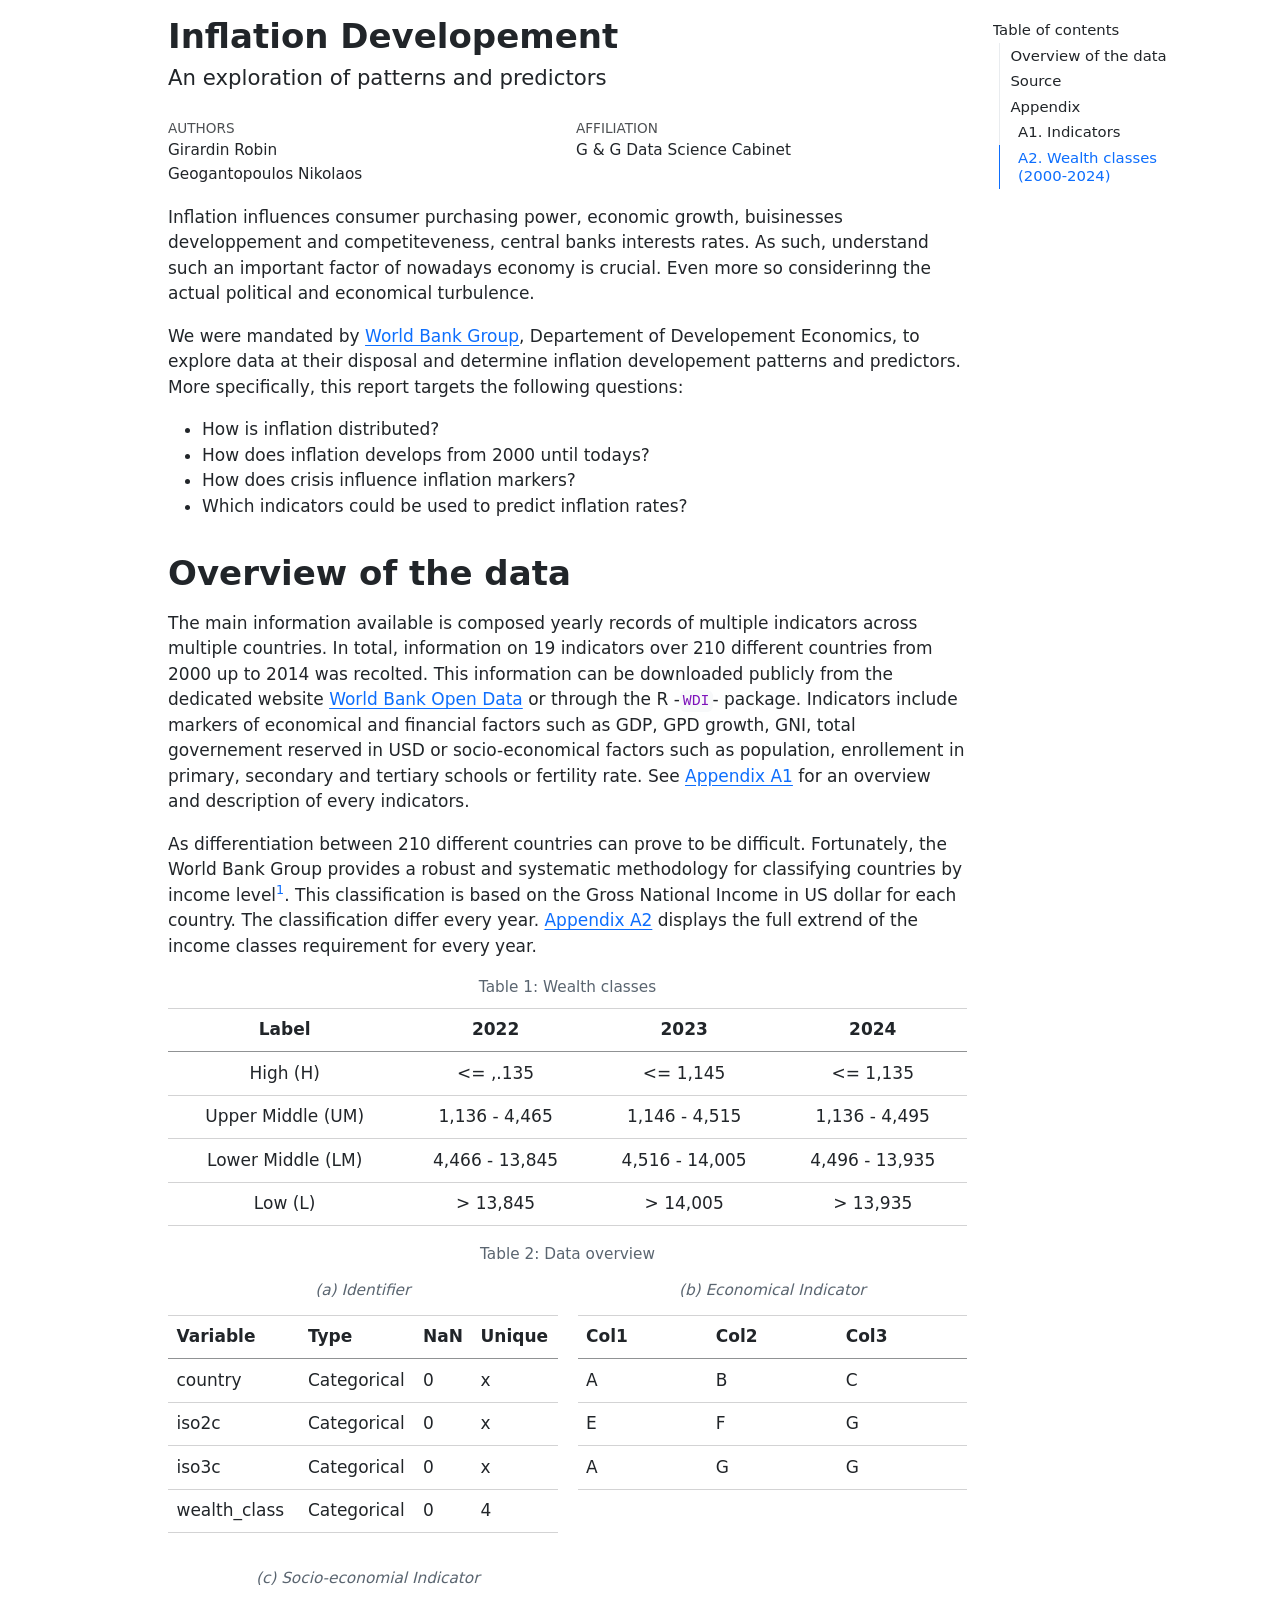
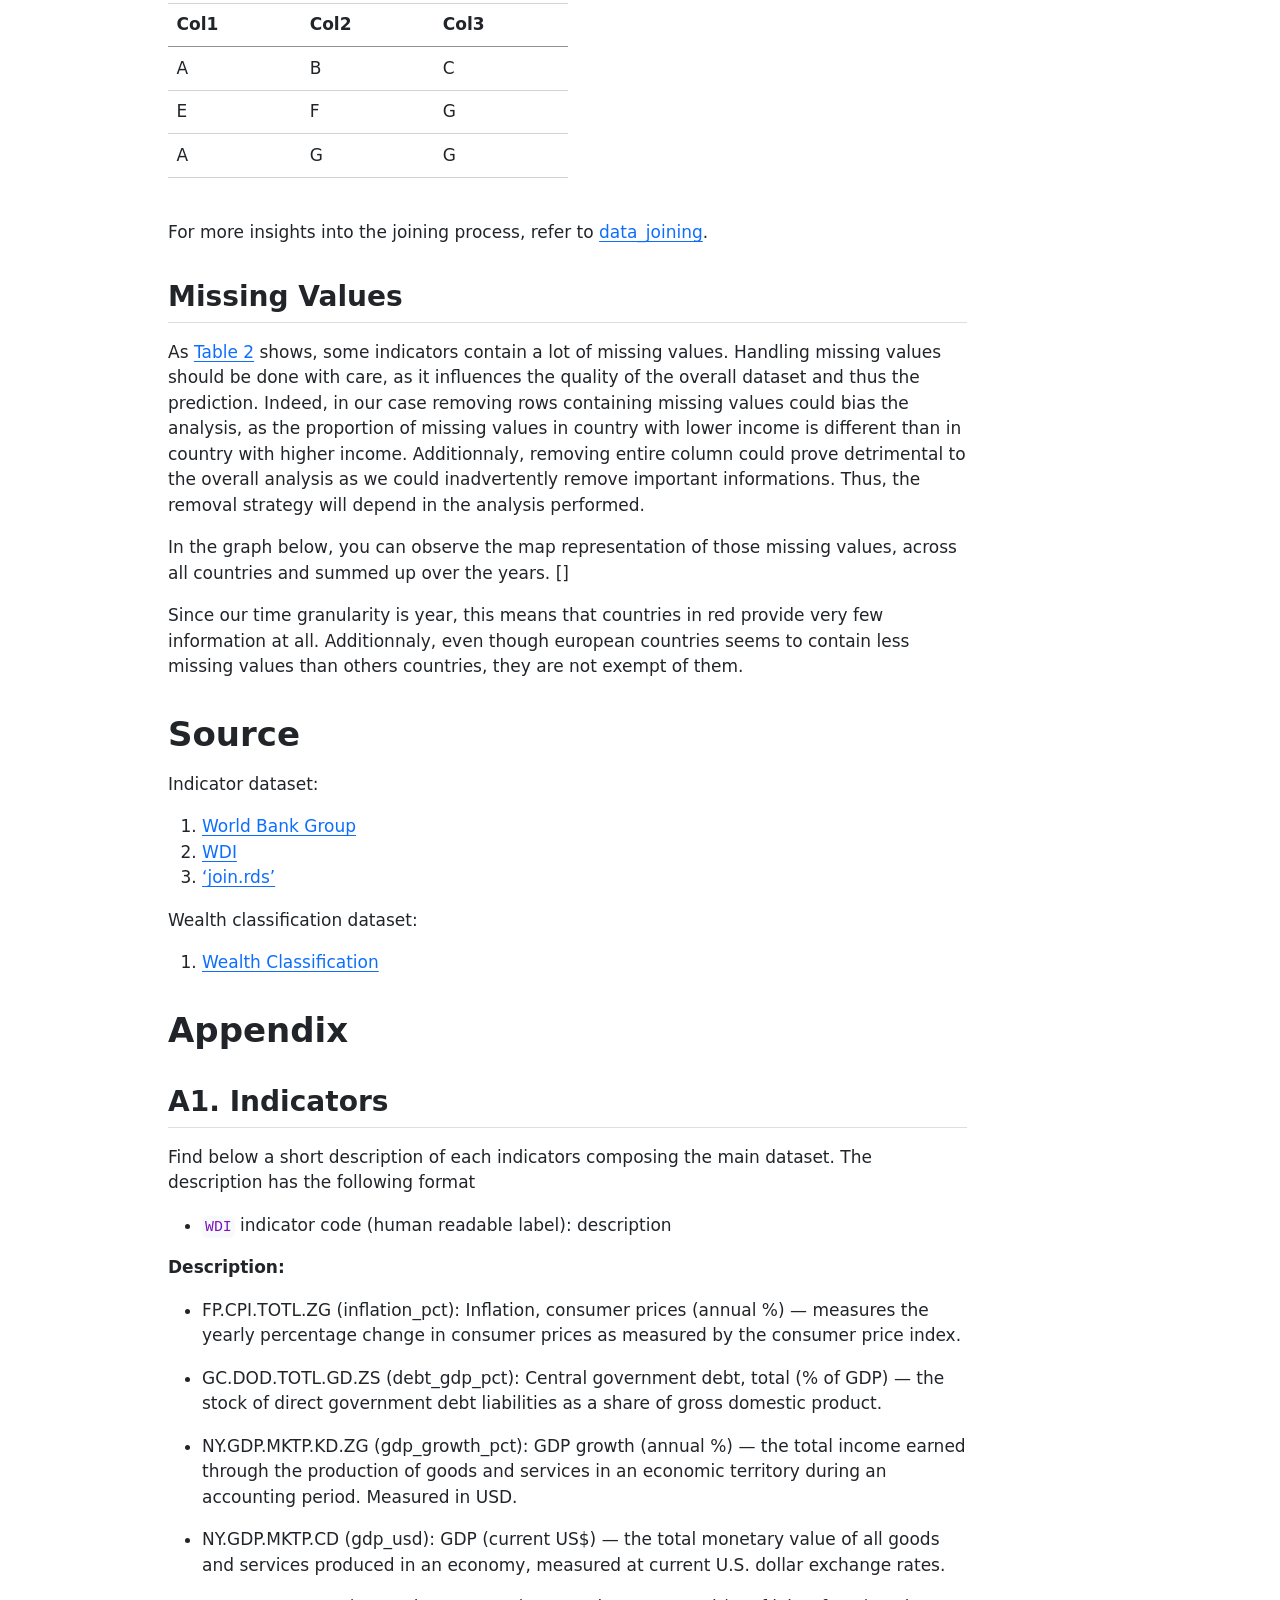
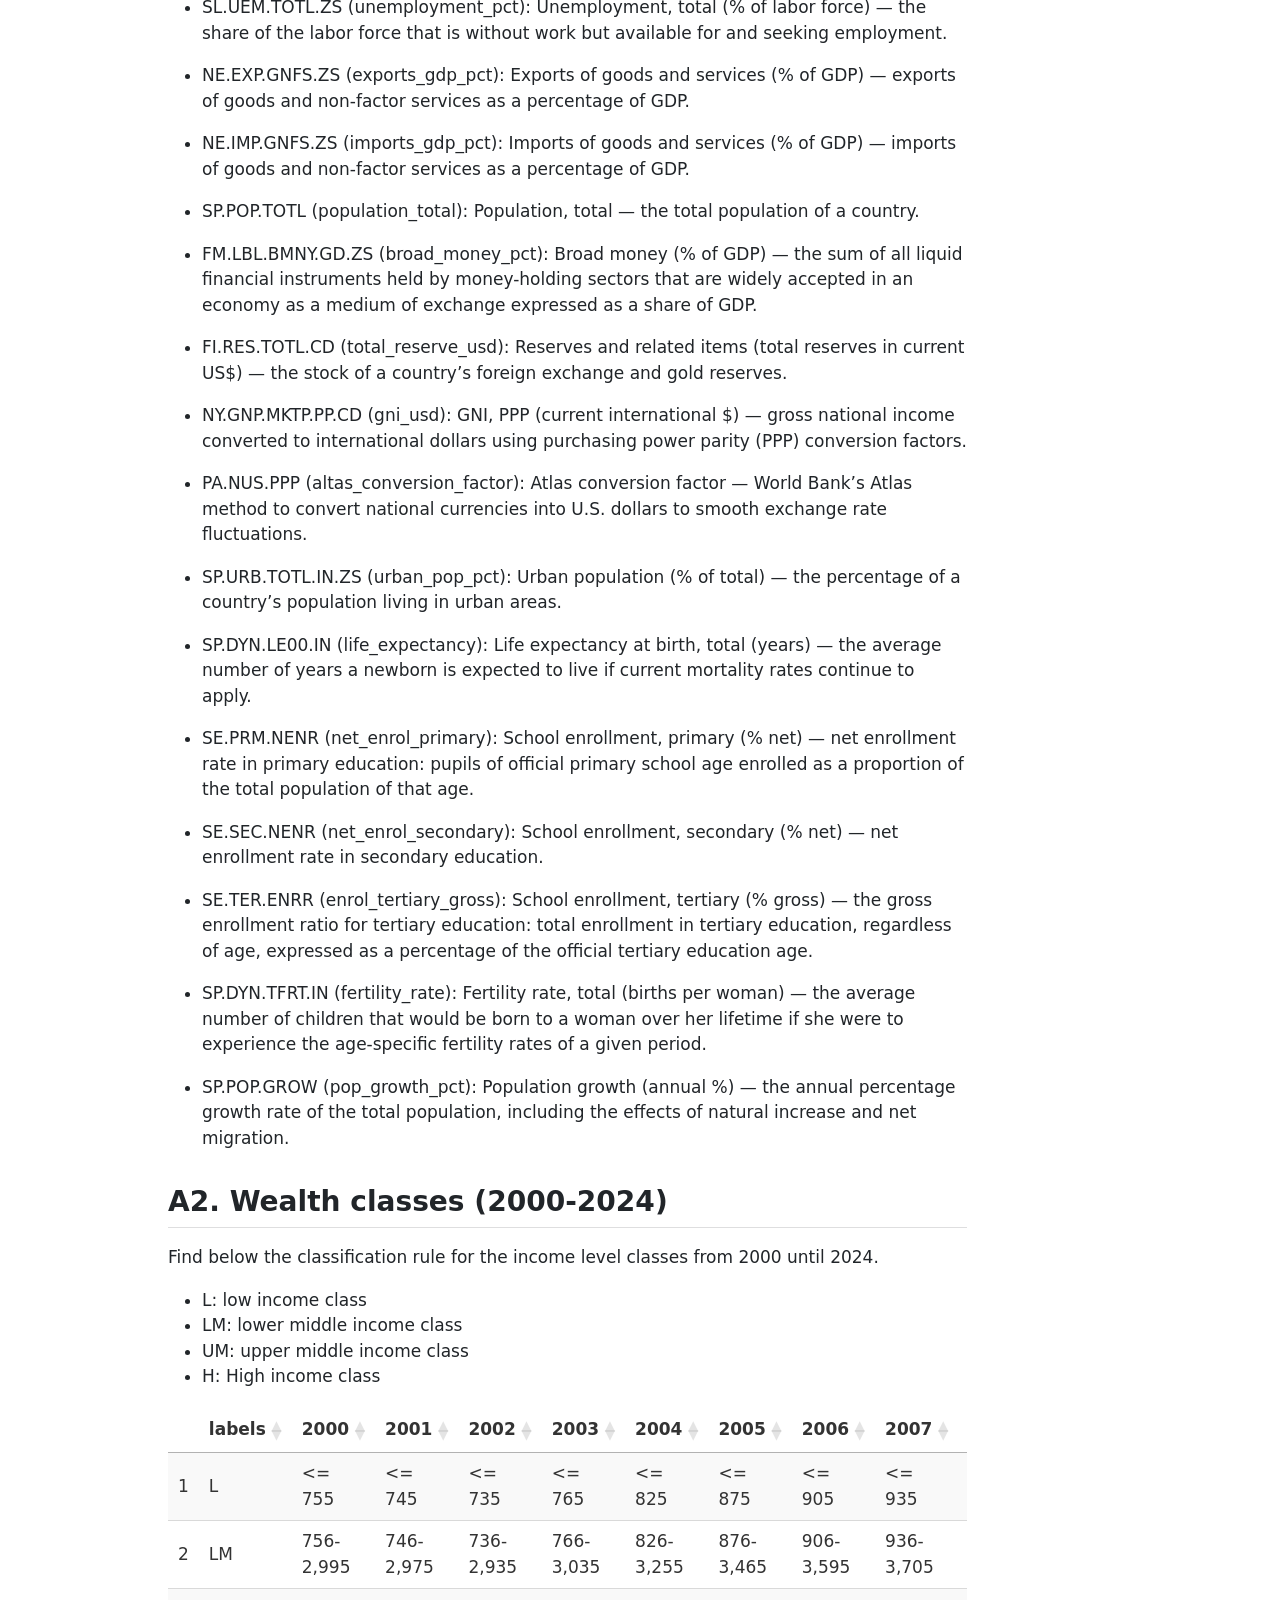
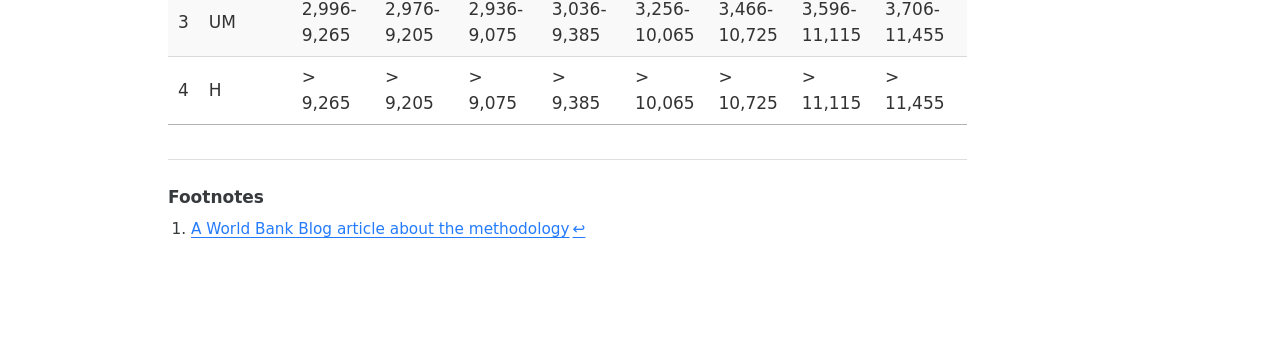
==== book-report/report.html @ 3793528f "book report folder" ====
<!DOCTYPE html>
<html xmlns="http://www.w3.org/1999/xhtml" lang="en" xml:lang="en"><head>

<meta charset="utf-8">
<meta name="generator" content="quarto-1.7.32">

<meta name="viewport" content="width=device-width, initial-scale=1.0, user-scalable=yes">

<meta name="author" content="Girardin Robin">
<meta name="author" content="Geogantopoulos Nikolaos">

<title>Inflation Developement</title>
<style>
code{white-space: pre-wrap;}
span.smallcaps{font-variant: small-caps;}
div.columns{display: flex; gap: min(4vw, 1.5em);}
div.column{flex: auto; overflow-x: auto;}
div.hanging-indent{margin-left: 1.5em; text-indent: -1.5em;}
ul.task-list{list-style: none;}
ul.task-list li input[type="checkbox"] {
  width: 0.8em;
  margin: 0 0.8em 0.2em -1em; /* quarto-specific, see https://github.com/quarto-dev/quarto-cli/issues/4556 */ 
  vertical-align: middle;
}
</style>


<script src="report_files/libs/clipboard/clipboard.min.js"></script>
<script src="report_files/libs/quarto-html/quarto.js" type="module"></script>
<script src="report_files/libs/quarto-html/tabsets/tabsets.js" type="module"></script>
<script src="report_files/libs/quarto-html/popper.min.js"></script>
<script src="report_files/libs/quarto-html/tippy.umd.min.js"></script>
<script src="report_files/libs/quarto-html/anchor.min.js"></script>
<link href="report_files/libs/quarto-html/tippy.css" rel="stylesheet">
<link href="report_files/libs/quarto-html/quarto-syntax-highlighting-37eea08aefeeee20ff55810ff984fec1.css" rel="stylesheet" id="quarto-text-highlighting-styles">
<script src="report_files/libs/bootstrap/bootstrap.min.js"></script>
<link href="report_files/libs/bootstrap/bootstrap-icons.css" rel="stylesheet">
<link href="report_files/libs/bootstrap/bootstrap-81267100e462c21b3d6c0d5bf76a3417.min.css" rel="stylesheet" append-hash="true" id="quarto-bootstrap" data-mode="light">
<link href="report_files/libs/htmltools-fill-0.5.8.1/fill.css" rel="stylesheet">
<script src="report_files/libs/htmlwidgets-1.6.4/htmlwidgets.js"></script>
<script src="report_files/libs/plotly-binding-4.11.0/plotly.js"></script>
<script src="report_files/libs/typedarray-0.1/typedarray.min.js"></script>
<script src="report_files/libs/jquery-3.6.0/jquery-3.6.0.min.js"></script>
<link href="report_files/libs/crosstalk-1.2.1/css/crosstalk.min.css" rel="stylesheet">
<script src="report_files/libs/crosstalk-1.2.1/js/crosstalk.min.js"></script>
<link href="report_files/libs/plotly-htmlwidgets-css-2.11.1/plotly-htmlwidgets.css" rel="stylesheet">
<script src="report_files/libs/plotly-main-2.11.1/plotly-latest.min.js"></script>
<link href="report_files/libs/datatables-css-0.0.0/datatables-crosstalk.css" rel="stylesheet">
<script src="report_files/libs/datatables-binding-0.33/datatables.js"></script>
<link href="report_files/libs/dt-core-1.13.6/css/jquery.dataTables.min.css" rel="stylesheet">
<link href="report_files/libs/dt-core-1.13.6/css/jquery.dataTables.extra.css" rel="stylesheet">
<script src="report_files/libs/dt-core-1.13.6/js/jquery.dataTables.min.js"></script>


</head>

<body class="quarto-light">

<div id="quarto-content" class="page-columns page-rows-contents page-layout-article">
<div id="quarto-margin-sidebar" class="sidebar margin-sidebar">
  <nav id="TOC" role="doc-toc" class="toc-active">
    <h2 id="toc-title">Table of contents</h2>
   
  <ul>
  <li><a href="#overview-of-the-data" id="toc-overview-of-the-data" class="nav-link active" data-scroll-target="#overview-of-the-data">Overview of the data</a>
  <ul class="collapse">
  <li><a href="#missing-values" id="toc-missing-values" class="nav-link" data-scroll-target="#missing-values">Missing Values</a></li>
  </ul></li>
  <li><a href="#source" id="toc-source" class="nav-link" data-scroll-target="#source">Source</a></li>
  <li><a href="#appendix" id="toc-appendix" class="nav-link" data-scroll-target="#appendix">Appendix</a>
  <ul class="collapse">
  <li><a href="#a1.-indicators" id="toc-a1.-indicators" class="nav-link" data-scroll-target="#a1.-indicators">A1. Indicators</a></li>
  <li><a href="#a2.-wealth-classes-2000-2024" id="toc-a2.-wealth-classes-2000-2024" class="nav-link" data-scroll-target="#a2.-wealth-classes-2000-2024">A2. Wealth classes (2000-2024)</a></li>
  </ul></li>
  </ul>
</nav>
</div>
<main class="content" id="quarto-document-content">

<header id="title-block-header" class="quarto-title-block default">
<div class="quarto-title">
<h1 class="title">Inflation Developement</h1>
<p class="subtitle lead">An exploration of patterns and predictors</p>
</div>


<div class="quarto-title-meta-author">
  <div class="quarto-title-meta-heading">Authors</div>
  <div class="quarto-title-meta-heading">Affiliation</div>
  
    <div class="quarto-title-meta-contents">
    <p class="author">Girardin Robin </p>
  </div>
  <div class="quarto-title-meta-contents">
        <p class="affiliation">
            G &amp; G Data Science Cabinet
          </p>
      </div>
    <div class="quarto-title-meta-contents">
    <p class="author">Geogantopoulos Nikolaos </p>
  </div>
  <div class="quarto-title-meta-contents">
      </div>
  </div>

<div class="quarto-title-meta">

      
  
    
  </div>
  


</header>


<p>Inflation influences consumer purchasing power, economic growth, buisinesses developpement and competiteveness, central banks interests rates. As such, understand such an important factor of nowadays economy is crucial. Even more so considerinng the actual political and economical turbulence.</p>
<p>We were mandated by <a href="#https://www.worldbank.org/ext/en/home">World Bank Group</a>, Departement of Developement Economics, to explore data at their disposal and determine inflation developement patterns and predictors. More specifically, this report targets the following questions:</p>
<ul>
<li>How is inflation distributed?</li>
<li>How does inflation develops from 2000 until todays?</li>
<li>How does crisis influence inflation markers?</li>
<li>Which indicators could be used to predict inflation rates?</li>
</ul>
<section id="overview-of-the-data" class="level1">
<h1>Overview of the data</h1>
<p>The main information available is composed yearly records of multiple indicators across multiple countries. In total, information on 19 indicators over 210 different countries from 2000 up to 2014 was recolted. This information can be downloaded publicly from the dedicated website <a href="https://data.worldbank.org/indicator">World Bank Open Data</a> or through the R -<code>WDI</code>- package. Indicators include markers of economical and financial factors such as GDP, GPD growth, GNI, total governement reserved in USD or socio-economical factors such as population, enrollement in primary, secondary and tertiary schools or fertility rate. See <a href="#a1.-indicators">Appendix A1</a> for an overview and description of every indicators.</p>
<p>As differentiation between 210 different countries can prove to be difficult. Fortunately, the World Bank Group provides a robust and systematic methodology for classifying countries by income level<a href="#fn1" class="footnote-ref" id="fnref1" role="doc-noteref"><sup>1</sup></a>. This classification is based on the Gross National Income in US dollar for each country. The classification differ every year. <a href="#a2.-wealth-classes-(2000-2024)">Appendix A2</a> displays the full extrend of the income classes requirement for every year.</p>
<div id="tbl-wealth-meta" class="quarto-float quarto-figure quarto-figure-center anchored">
<figure class="quarto-float quarto-float-tbl figure">
<figcaption class="quarto-float-caption-top quarto-float-caption quarto-float-tbl" id="tbl-wealth-meta-caption-0ceaefa1-69ba-4598-a22c-09a6ac19f8ca">
Table&nbsp;1: Wealth classes
</figcaption>
<div aria-describedby="tbl-wealth-meta-caption-0ceaefa1-69ba-4598-a22c-09a6ac19f8ca">
<table class="caption-top table">
<thead>
<tr class="header">
<th>Label</th>
<th>2022</th>
<th>2023</th>
<th>2024</th>
</tr>
</thead>
<tbody>
<tr class="odd">
<td>High (H)</td>
<td>&lt;= ,.135</td>
<td>&lt;= 1,145</td>
<td>&lt;= 1,135</td>
</tr>
<tr class="even">
<td>Upper Middle (UM)</td>
<td>1,136 - 4,465</td>
<td>1,146 - 4,515</td>
<td>1,136 - 4,495</td>
</tr>
<tr class="odd">
<td>Lower Middle (LM)</td>
<td>4,466 - 13,845</td>
<td>4,516 - 14,005</td>
<td>4,496 - 13,935</td>
</tr>
<tr class="even">
<td>Low (L)</td>
<td>&gt; 13,845</td>
<td>&gt; 14,005</td>
<td>&gt; 13,935</td>
</tr>
</tbody>
</table>
</div>
</figure>
</div>
<div id="tbl-panel" class="quarto-layout-panel anchored">
<figure class="quarto-float quarto-float-tbl figure">
<figcaption class="quarto-float-caption-top quarto-float-caption quarto-float-tbl" id="tbl-panel-caption-0ceaefa1-69ba-4598-a22c-09a6ac19f8ca">
Table&nbsp;2: Data overview
</figcaption>
<div aria-describedby="tbl-panel-caption-0ceaefa1-69ba-4598-a22c-09a6ac19f8ca">
<div class="quarto-layout-row">
<div class="quarto-layout-cell-subref quarto-layout-cell" data-ref-parent="tbl-panel" style="flex-basis: 50.0%;justify-content: center;">
<div id="tbl-first" class="quarto-float quarto-figure quarto-figure-center anchored">
<figure class="quarto-float quarto-subfloat-tbl figure">
<figcaption class="quarto-float-caption-top quarto-subfloat-caption quarto-subfloat-tbl" id="tbl-first-caption-0ceaefa1-69ba-4598-a22c-09a6ac19f8ca">
(a) Identifier
</figcaption>
<div aria-describedby="tbl-first-caption-0ceaefa1-69ba-4598-a22c-09a6ac19f8ca">
<table class="caption-top table">
<thead>
<tr class="header">
<th style="text-align: left;">Variable</th>
<th style="text-align: left;">Type</th>
<th style="text-align: left;">NaN</th>
<th style="text-align: left;">Unique</th>
</tr>
</thead>
<tbody>
<tr class="odd">
<td style="text-align: left;">country</td>
<td style="text-align: left;">Categorical</td>
<td style="text-align: left;">0</td>
<td style="text-align: left;">x</td>
</tr>
<tr class="even">
<td style="text-align: left;">iso2c</td>
<td style="text-align: left;">Categorical</td>
<td style="text-align: left;">0</td>
<td style="text-align: left;">x</td>
</tr>
<tr class="odd">
<td style="text-align: left;">iso3c</td>
<td style="text-align: left;">Categorical</td>
<td style="text-align: left;">0</td>
<td style="text-align: left;">x</td>
</tr>
<tr class="even">
<td style="text-align: left;">wealth_class&nbsp;</td>
<td style="text-align: left;">Categorical</td>
<td style="text-align: left;">0</td>
<td style="text-align: left;">4&nbsp;</td>
</tr>
</tbody>
</table>
</div>
</figure>
</div>
</div>
<div class="quarto-layout-cell-subref quarto-layout-cell" data-ref-parent="tbl-panel" style="flex-basis: 50.0%;justify-content: center;">
<div id="tbl-second" class="quarto-float quarto-figure quarto-figure-center anchored">
<figure class="quarto-float quarto-subfloat-tbl figure">
<figcaption class="quarto-float-caption-top quarto-subfloat-caption quarto-subfloat-tbl" id="tbl-second-caption-0ceaefa1-69ba-4598-a22c-09a6ac19f8ca">
(b) Economical Indicator
</figcaption>
<div aria-describedby="tbl-second-caption-0ceaefa1-69ba-4598-a22c-09a6ac19f8ca">
<table class="caption-top table">
<thead>
<tr class="header">
<th style="text-align: left;">Col1</th>
<th style="text-align: left;">Col2</th>
<th style="text-align: left;">Col3</th>
</tr>
</thead>
<tbody>
<tr class="odd">
<td style="text-align: left;">A</td>
<td style="text-align: left;">B</td>
<td style="text-align: left;">C</td>
</tr>
<tr class="even">
<td style="text-align: left;">E</td>
<td style="text-align: left;">F</td>
<td style="text-align: left;">G</td>
</tr>
<tr class="odd">
<td style="text-align: left;">A</td>
<td style="text-align: left;">G</td>
<td style="text-align: left;">G</td>
</tr>
</tbody>
</table>
</div>
</figure>
</div>
</div>
</div>
<div class="quarto-layout-row">
<div class="quarto-layout-cell-subref quarto-layout-cell" data-ref-parent="tbl-panel" style="flex-basis: 50.0%;justify-content: center;">
<div id="tbl-second" class="quarto-float quarto-figure quarto-figure-center anchored">
<figure class="quarto-float quarto-subfloat-tbl figure">
<figcaption class="quarto-float-caption-top quarto-subfloat-caption quarto-subfloat-tbl" id="tbl-second-caption-0ceaefa1-69ba-4598-a22c-09a6ac19f8ca">
(c) Socio-economial Indicator
</figcaption>
<div aria-describedby="tbl-second-caption-0ceaefa1-69ba-4598-a22c-09a6ac19f8ca">
<table class="caption-top table">
<thead>
<tr class="header">
<th style="text-align: left;">Col1</th>
<th style="text-align: left;">Col2</th>
<th style="text-align: left;">Col3</th>
</tr>
</thead>
<tbody>
<tr class="odd">
<td style="text-align: left;">A</td>
<td style="text-align: left;">B</td>
<td style="text-align: left;">C</td>
</tr>
<tr class="even">
<td style="text-align: left;">E</td>
<td style="text-align: left;">F</td>
<td style="text-align: left;">G</td>
</tr>
<tr class="odd">
<td style="text-align: left;">A</td>
<td style="text-align: left;">G</td>
<td style="text-align: left;">G</td>
</tr>
</tbody>
</table>
</div>
</figure>
</div>
</div>
</div>
</div>
</figure>
</div>
<p>For more insights into the joining process, refer to <a href="data_joining.qmd">data_joining</a>.</p>
<section id="missing-values" class="level2">
<h2 class="anchored" data-anchor-id="missing-values">Missing Values</h2>
<p>As <a href="#tbl-panel" class="quarto-xref">Table&nbsp;2</a> shows, some indicators contain a lot of missing values. Handling missing values should be done with care, as it influences the quality of the overall dataset and thus the prediction. Indeed, in our case removing rows containing missing values could bias the analysis, as the proportion of missing values in country with lower income is different than in country with higher income. Additionnaly, removing entire column could prove detrimental to the overall analysis as we could inadvertently remove important informations. Thus, the removal strategy will depend in the analysis performed.</p>
<p>In the graph below, you can observe the map representation of those missing values, across all countries and summed up over the years. []</p>
<p>Since our time granularity is year, this means that countries in red provide very few information at all. Additionnaly, even though european countries seems to contain less missing values than others countries, they are not exempt of them.</p>
</section>
</section>
<section id="source" class="level1">
<h1>Source</h1>
<p>Indicator dataset:</p>
<ol type="1">
<li><a href="https://data.worldbank.org/indicator">World Bank Group</a></li>
<li><a href="https://cran.r-project.org/web/packages/WDI/WDI.pdf">WDI</a></li>
<li><a href="data/processed/join.rds">‘join.rds’</a></li>
</ol>
<p>Wealth classification dataset:</p>
<ol type="1">
<li><a href="https://datahelpdesk.worldbank.org/knowledgebase/articles/906519-world-bank-country-and-lending-groups">Wealth Classification</a></li>
</ol>
</section>
<section id="appendix" class="level1">
<h1>Appendix</h1>
<section id="a1.-indicators" class="level2">
<h2 class="anchored" data-anchor-id="a1.-indicators">A1. Indicators</h2>
<p>Find below a short description of each indicators composing the main dataset. The description has the following format</p>
<ul>
<li><code>WDI</code> indicator code (human readable label): description</li>
</ul>
<p><strong>Description:</strong></p>
<ul>
<li><p>FP.CPI.TOTL.ZG (inflation_pct): Inflation, consumer prices (annual %) — measures the yearly percentage change in consumer prices as measured by the consumer price index.</p></li>
<li><p>GC.DOD.TOTL.GD.ZS (debt_gdp_pct): Central government debt, total (% of GDP) — the stock of direct government debt liabilities as a share of gross domestic product.</p></li>
<li><p>NY.GDP.MKTP.KD.ZG (gdp_growth_pct): GDP growth (annual %) — the total income earned through the production of goods and services in an economic territory during an accounting period. Measured in USD.</p></li>
<li><p>NY.GDP.MKTP.CD (gdp_usd): GDP (current US$) — the total monetary value of all goods and services produced in an economy, measured at current U.S. dollar exchange rates.</p></li>
<li><p>SL.UEM.TOTL.ZS (unemployment_pct): Unemployment, total (% of labor force) — the share of the labor force that is without work but available for and seeking employment.</p></li>
<li><p>NE.EXP.GNFS.ZS (exports_gdp_pct): Exports of goods and services (% of GDP) — exports of goods and non-factor services as a percentage of GDP.</p></li>
<li><p>NE.IMP.GNFS.ZS (imports_gdp_pct): Imports of goods and services (% of GDP) — imports of goods and non-factor services as a percentage of GDP.</p></li>
<li><p>SP.POP.TOTL (population_total): Population, total — the total population of a country.</p></li>
<li><p>FM.LBL.BMNY.GD.ZS (broad_money_pct): Broad money (% of GDP) — the sum of all liquid financial instruments held by money-holding sectors that are widely accepted in an economy as a medium of exchange expressed as a share of GDP.</p></li>
<li><p>FI.RES.TOTL.CD (total_reserve_usd): Reserves and related items (total reserves in current US$) — the stock of a country’s foreign exchange and gold reserves.</p></li>
<li><p>NY.GNP.MKTP.PP.CD (gni_usd): GNI, PPP (current international $) — gross national income converted to international dollars using purchasing power parity (PPP) conversion factors.</p></li>
<li><p>PA.NUS.PPP (altas_conversion_factor): Atlas conversion factor — World Bank’s Atlas method to convert national currencies into U.S. dollars to smooth exchange rate fluctuations.</p></li>
<li><p>SP.URB.TOTL.IN.ZS (urban_pop_pct): Urban population (% of total) — the percentage of a country’s population living in urban areas.</p></li>
<li><p>SP.DYN.LE00.IN (life_expectancy): Life expectancy at birth, total (years) — the average number of years a newborn is expected to live if current mortality rates continue to apply.</p></li>
<li><p>SE.PRM.NENR (net_enrol_primary): School enrollment, primary (% net) — net enrollment rate in primary education: pupils of official primary school age enrolled as a proportion of the total population of that age.</p></li>
<li><p>SE.SEC.NENR (net_enrol_secondary): School enrollment, secondary (% net) — net enrollment rate in secondary education.</p></li>
<li><p>SE.TER.ENRR (enrol_tertiary_gross): School enrollment, tertiary (% gross) — the gross enrollment ratio for tertiary education: total enrollment in tertiary education, regardless of age, expressed as a percentage of the official tertiary education age.</p></li>
<li><p>SP.DYN.TFRT.IN (fertility_rate): Fertility rate, total (births per woman) — the average number of children that would be born to a woman over her lifetime if she were to experience the age-specific fertility rates of a given period.</p></li>
<li><p>SP.POP.GROW (pop_growth_pct): Population growth (annual %) — the annual percentage growth rate of the total population, including the effects of natural increase and net migration.</p></li>
</ul>
</section>
<section id="a2.-wealth-classes-2000-2024" class="level2">
<h2 class="anchored" data-anchor-id="a2.-wealth-classes-2000-2024">A2. Wealth classes (2000-2024)</h2>
<p>Find below the classification rule for the income level classes from 2000 until 2024.</p>
<ul>
<li>L: low income class</li>
<li>LM: lower middle income class</li>
<li>UM: upper middle income class</li>
<li>H: High income class</li>
</ul>
<div class="cell">
<div class="cell-output-display">
<div class="datatables html-widget html-fill-item" id="htmlwidget-90f237a429baa6a9bbbd" style="width:100%;height:auto;"></div>
<script type="application/json" data-for="htmlwidget-90f237a429baa6a9bbbd">{"x":{"filter":"none","vertical":false,"data":[["1","2","3","4"],["L","LM","UM","H"],["&lt;= 755","756-2,995","2,996-9,265","&gt; 9,265"],["&lt;= 745","746-2,975","2,976-9,205","&gt; 9,205"],["&lt;= 735","736-2,935","2,936-9,075","&gt; 9,075"],["&lt;= 765","766-3,035","3,036-9,385","&gt; 9,385"],["&lt;= 825","826-3,255","3,256-10,065","&gt; 10,065"],["&lt;= 875","876-3,465","3,466-10,725","&gt; 10,725"],["&lt;= 905","906-3,595","3,596-11,115","&gt; 11,115"],["&lt;= 935","936-3,705","3,706-11,455","&gt; 11,455"],["&lt;= 975","976-3,855","3,856-11,905","&gt; 11,905"],["&lt;= 995","996-3,945","3,946-12,195","&gt; 12,195"],["&lt;= 1,005","1,006-3,975","3,976-12,275","&gt; 12,275"],["&lt;= 1,025","1,026-4,035","4,036-12,475","&gt; 12,475"],["&lt;= 1,035","1,036-4,085","4,086-12,615","&gt; 12,615"],["&lt;= 1,045","1,046-4,125","4,126-12,745","&gt; 12,745"],["&lt;= 1,045","1,046-4,125","4,126-12,735","&gt; 12,735"],["&lt;= 1,025","1,026-4,035","4,036-12,475","&gt; 12,475"],["&lt;= 1,005","1,006-3,955","3,956-12,235","&gt; 12,235"],["&lt;= 995","996-3,895","3,896-12,055","&gt; 12,055"],["&lt;= 1,025","1,026-3,995","3,996-12,375","&gt; 12,375"],["&lt;= 1,035","1,036 - 4,045","4,046 - 12,535","&gt; 12,535"],["&lt;= 1,045","1,046 - 4,095","4,096 - 12,695","&gt; 12,695"],["&lt;= 1,085","1,086 - 4,255","4,256 - 13,205","&gt; 13,205"],["&lt;= 1,135","1,136 - 4,465","4,466 - 13,845","&gt; 13,845"],["&lt;= 1,145","1,146 - 4,515","4,516 - 14,005","&gt; 14,005"],["&lt;= 1,135","1,136 - 4,495","4,496 - 13,935","&gt; 13,935"]],"container":"<table class=\"display\">\n  <thead>\n    <tr>\n      <th> <\/th>\n      <th>labels<\/th>\n      <th>2000<\/th>\n      <th>2001<\/th>\n      <th>2002<\/th>\n      <th>2003<\/th>\n      <th>2004<\/th>\n      <th>2005<\/th>\n      <th>2006<\/th>\n      <th>2007<\/th>\n      <th>2008<\/th>\n      <th>2009<\/th>\n      <th>2010<\/th>\n      <th>2011<\/th>\n      <th>2012<\/th>\n      <th>2013<\/th>\n      <th>2014<\/th>\n      <th>2015<\/th>\n      <th>2016<\/th>\n      <th>2017<\/th>\n      <th>2018<\/th>\n      <th>2019<\/th>\n      <th>2020<\/th>\n      <th>2021<\/th>\n      <th>2022<\/th>\n      <th>2023<\/th>\n      <th>2024<\/th>\n    <\/tr>\n  <\/thead>\n<\/table>","options":{"dom":"t","columnDefs":[{"orderable":false,"targets":0},{"name":" ","targets":0},{"name":"labels","targets":1},{"name":"2000","targets":2},{"name":"2001","targets":3},{"name":"2002","targets":4},{"name":"2003","targets":5},{"name":"2004","targets":6},{"name":"2005","targets":7},{"name":"2006","targets":8},{"name":"2007","targets":9},{"name":"2008","targets":10},{"name":"2009","targets":11},{"name":"2010","targets":12},{"name":"2011","targets":13},{"name":"2012","targets":14},{"name":"2013","targets":15},{"name":"2014","targets":16},{"name":"2015","targets":17},{"name":"2016","targets":18},{"name":"2017","targets":19},{"name":"2018","targets":20},{"name":"2019","targets":21},{"name":"2020","targets":22},{"name":"2021","targets":23},{"name":"2022","targets":24},{"name":"2023","targets":25},{"name":"2024","targets":26}],"order":[],"autoWidth":false,"orderClasses":false}},"evals":[],"jsHooks":[]}</script>
</div>
</div>
</section>
</section>


<div id="quarto-appendix" class="default"><section id="footnotes" class="footnotes footnotes-end-of-document" role="doc-endnotes"><h2 class="anchored quarto-appendix-heading">Footnotes</h2>

<ol>
<li id="fn1"><p><a href="https://blogs.worldbank.org/en/opendata/world-bank-country-classifications-by-income-level-for-2024-2025">A World Bank Blog article about the methodology</a><a href="#fnref1" class="footnote-back" role="doc-backlink">↩︎</a></p></li>
</ol>
</section></div></main>
<!-- /main column -->
<script id="quarto-html-after-body" type="application/javascript">
  window.document.addEventListener("DOMContentLoaded", function (event) {
    const icon = "";
    const anchorJS = new window.AnchorJS();
    anchorJS.options = {
      placement: 'right',
      icon: icon
    };
    anchorJS.add('.anchored');
    const isCodeAnnotation = (el) => {
      for (const clz of el.classList) {
        if (clz.startsWith('code-annotation-')) {                     
          return true;
        }
      }
      return false;
    }
    const onCopySuccess = function(e) {
      // button target
      const button = e.trigger;
      // don't keep focus
      button.blur();
      // flash "checked"
      button.classList.add('code-copy-button-checked');
      var currentTitle = button.getAttribute("title");
      button.setAttribute("title", "Copied!");
      let tooltip;
      if (window.bootstrap) {
        button.setAttribute("data-bs-toggle", "tooltip");
        button.setAttribute("data-bs-placement", "left");
        button.setAttribute("data-bs-title", "Copied!");
        tooltip = new bootstrap.Tooltip(button, 
          { trigger: "manual", 
            customClass: "code-copy-button-tooltip",
            offset: [0, -8]});
        tooltip.show();    
      }
      setTimeout(function() {
        if (tooltip) {
          tooltip.hide();
          button.removeAttribute("data-bs-title");
          button.removeAttribute("data-bs-toggle");
          button.removeAttribute("data-bs-placement");
        }
        button.setAttribute("title", currentTitle);
        button.classList.remove('code-copy-button-checked');
      }, 1000);
      // clear code selection
      e.clearSelection();
    }
    const getTextToCopy = function(trigger) {
        const codeEl = trigger.previousElementSibling.cloneNode(true);
        for (const childEl of codeEl.children) {
          if (isCodeAnnotation(childEl)) {
            childEl.remove();
          }
        }
        return codeEl.innerText;
    }
    const clipboard = new window.ClipboardJS('.code-copy-button:not([data-in-quarto-modal])', {
      text: getTextToCopy
    });
    clipboard.on('success', onCopySuccess);
    if (window.document.getElementById('quarto-embedded-source-code-modal')) {
      const clipboardModal = new window.ClipboardJS('.code-copy-button[data-in-quarto-modal]', {
        text: getTextToCopy,
        container: window.document.getElementById('quarto-embedded-source-code-modal')
      });
      clipboardModal.on('success', onCopySuccess);
    }
      var localhostRegex = new RegExp(/^(?:http|https):\/\/localhost\:?[0-9]*\//);
      var mailtoRegex = new RegExp(/^mailto:/);
        var filterRegex = new RegExp('/' + window.location.host + '/');
      var isInternal = (href) => {
          return filterRegex.test(href) || localhostRegex.test(href) || mailtoRegex.test(href);
      }
      // Inspect non-navigation links and adorn them if external
     var links = window.document.querySelectorAll('a[href]:not(.nav-link):not(.navbar-brand):not(.toc-action):not(.sidebar-link):not(.sidebar-item-toggle):not(.pagination-link):not(.no-external):not([aria-hidden]):not(.dropdown-item):not(.quarto-navigation-tool):not(.about-link)');
      for (var i=0; i<links.length; i++) {
        const link = links[i];
        if (!isInternal(link.href)) {
          // undo the damage that might have been done by quarto-nav.js in the case of
          // links that we want to consider external
          if (link.dataset.originalHref !== undefined) {
            link.href = link.dataset.originalHref;
          }
        }
      }
    function tippyHover(el, contentFn, onTriggerFn, onUntriggerFn) {
      const config = {
        allowHTML: true,
        maxWidth: 500,
        delay: 100,
        arrow: false,
        appendTo: function(el) {
            return el.parentElement;
        },
        interactive: true,
        interactiveBorder: 10,
        theme: 'quarto',
        placement: 'bottom-start',
      };
      if (contentFn) {
        config.content = contentFn;
      }
      if (onTriggerFn) {
        config.onTrigger = onTriggerFn;
      }
      if (onUntriggerFn) {
        config.onUntrigger = onUntriggerFn;
      }
      window.tippy(el, config); 
    }
    const noterefs = window.document.querySelectorAll('a[role="doc-noteref"]');
    for (var i=0; i<noterefs.length; i++) {
      const ref = noterefs[i];
      tippyHover(ref, function() {
        // use id or data attribute instead here
        let href = ref.getAttribute('data-footnote-href') || ref.getAttribute('href');
        try { href = new URL(href).hash; } catch {}
        const id = href.replace(/^#\/?/, "");
        const note = window.document.getElementById(id);
        if (note) {
          return note.innerHTML;
        } else {
          return "";
        }
      });
    }
    const xrefs = window.document.querySelectorAll('a.quarto-xref');
    const processXRef = (id, note) => {
      // Strip column container classes
      const stripColumnClz = (el) => {
        el.classList.remove("page-full", "page-columns");
        if (el.children) {
          for (const child of el.children) {
            stripColumnClz(child);
          }
        }
      }
      stripColumnClz(note)
      if (id === null || id.startsWith('sec-')) {
        // Special case sections, only their first couple elements
        const container = document.createElement("div");
        if (note.children && note.children.length > 2) {
          container.appendChild(note.children[0].cloneNode(true));
          for (let i = 1; i < note.children.length; i++) {
            const child = note.children[i];
            if (child.tagName === "P" && child.innerText === "") {
              continue;
            } else {
              container.appendChild(child.cloneNode(true));
              break;
            }
          }
          if (window.Quarto?.typesetMath) {
            window.Quarto.typesetMath(container);
          }
          return container.innerHTML
        } else {
          if (window.Quarto?.typesetMath) {
            window.Quarto.typesetMath(note);
          }
          return note.innerHTML;
        }
      } else {
        // Remove any anchor links if they are present
        const anchorLink = note.querySelector('a.anchorjs-link');
        if (anchorLink) {
          anchorLink.remove();
        }
        if (window.Quarto?.typesetMath) {
          window.Quarto.typesetMath(note);
        }
        if (note.classList.contains("callout")) {
          return note.outerHTML;
        } else {
          return note.innerHTML;
        }
      }
    }
    for (var i=0; i<xrefs.length; i++) {
      const xref = xrefs[i];
      tippyHover(xref, undefined, function(instance) {
        instance.disable();
        let url = xref.getAttribute('href');
        let hash = undefined; 
        if (url.startsWith('#')) {
          hash = url;
        } else {
          try { hash = new URL(url).hash; } catch {}
        }
        if (hash) {
          const id = hash.replace(/^#\/?/, "");
          const note = window.document.getElementById(id);
          if (note !== null) {
            try {
              const html = processXRef(id, note.cloneNode(true));
              instance.setContent(html);
            } finally {
              instance.enable();
              instance.show();
            }
          } else {
            // See if we can fetch this
            fetch(url.split('#')[0])
            .then(res => res.text())
            .then(html => {
              const parser = new DOMParser();
              const htmlDoc = parser.parseFromString(html, "text/html");
              const note = htmlDoc.getElementById(id);
              if (note !== null) {
                const html = processXRef(id, note);
                instance.setContent(html);
              } 
            }).finally(() => {
              instance.enable();
              instance.show();
            });
          }
        } else {
          // See if we can fetch a full url (with no hash to target)
          // This is a special case and we should probably do some content thinning / targeting
          fetch(url)
          .then(res => res.text())
          .then(html => {
            const parser = new DOMParser();
            const htmlDoc = parser.parseFromString(html, "text/html");
            const note = htmlDoc.querySelector('main.content');
            if (note !== null) {
              // This should only happen for chapter cross references
              // (since there is no id in the URL)
              // remove the first header
              if (note.children.length > 0 && note.children[0].tagName === "HEADER") {
                note.children[0].remove();
              }
              const html = processXRef(null, note);
              instance.setContent(html);
            } 
          }).finally(() => {
            instance.enable();
            instance.show();
          });
        }
      }, function(instance) {
      });
    }
        let selectedAnnoteEl;
        const selectorForAnnotation = ( cell, annotation) => {
          let cellAttr = 'data-code-cell="' + cell + '"';
          let lineAttr = 'data-code-annotation="' +  annotation + '"';
          const selector = 'span[' + cellAttr + '][' + lineAttr + ']';
          return selector;
        }
        const selectCodeLines = (annoteEl) => {
          const doc = window.document;
          const targetCell = annoteEl.getAttribute("data-target-cell");
          const targetAnnotation = annoteEl.getAttribute("data-target-annotation");
          const annoteSpan = window.document.querySelector(selectorForAnnotation(targetCell, targetAnnotation));
          const lines = annoteSpan.getAttribute("data-code-lines").split(",");
          const lineIds = lines.map((line) => {
            return targetCell + "-" + line;
          })
          let top = null;
          let height = null;
          let parent = null;
          if (lineIds.length > 0) {
              //compute the position of the single el (top and bottom and make a div)
              const el = window.document.getElementById(lineIds[0]);
              top = el.offsetTop;
              height = el.offsetHeight;
              parent = el.parentElement.parentElement;
            if (lineIds.length > 1) {
              const lastEl = window.document.getElementById(lineIds[lineIds.length - 1]);
              const bottom = lastEl.offsetTop + lastEl.offsetHeight;
              height = bottom - top;
            }
            if (top !== null && height !== null && parent !== null) {
              // cook up a div (if necessary) and position it 
              let div = window.document.getElementById("code-annotation-line-highlight");
              if (div === null) {
                div = window.document.createElement("div");
                div.setAttribute("id", "code-annotation-line-highlight");
                div.style.position = 'absolute';
                parent.appendChild(div);
              }
              div.style.top = top - 2 + "px";
              div.style.height = height + 4 + "px";
              div.style.left = 0;
              let gutterDiv = window.document.getElementById("code-annotation-line-highlight-gutter");
              if (gutterDiv === null) {
                gutterDiv = window.document.createElement("div");
                gutterDiv.setAttribute("id", "code-annotation-line-highlight-gutter");
                gutterDiv.style.position = 'absolute';
                const codeCell = window.document.getElementById(targetCell);
                const gutter = codeCell.querySelector('.code-annotation-gutter');
                gutter.appendChild(gutterDiv);
              }
              gutterDiv.style.top = top - 2 + "px";
              gutterDiv.style.height = height + 4 + "px";
            }
            selectedAnnoteEl = annoteEl;
          }
        };
        const unselectCodeLines = () => {
          const elementsIds = ["code-annotation-line-highlight", "code-annotation-line-highlight-gutter"];
          elementsIds.forEach((elId) => {
            const div = window.document.getElementById(elId);
            if (div) {
              div.remove();
            }
          });
          selectedAnnoteEl = undefined;
        };
          // Handle positioning of the toggle
      window.addEventListener(
        "resize",
        throttle(() => {
          elRect = undefined;
          if (selectedAnnoteEl) {
            selectCodeLines(selectedAnnoteEl);
          }
        }, 10)
      );
      function throttle(fn, ms) {
      let throttle = false;
      let timer;
        return (...args) => {
          if(!throttle) { // first call gets through
              fn.apply(this, args);
              throttle = true;
          } else { // all the others get throttled
              if(timer) clearTimeout(timer); // cancel #2
              timer = setTimeout(() => {
                fn.apply(this, args);
                timer = throttle = false;
              }, ms);
          }
        };
      }
        // Attach click handler to the DT
        const annoteDls = window.document.querySelectorAll('dt[data-target-cell]');
        for (const annoteDlNode of annoteDls) {
          annoteDlNode.addEventListener('click', (event) => {
            const clickedEl = event.target;
            if (clickedEl !== selectedAnnoteEl) {
              unselectCodeLines();
              const activeEl = window.document.querySelector('dt[data-target-cell].code-annotation-active');
              if (activeEl) {
                activeEl.classList.remove('code-annotation-active');
              }
              selectCodeLines(clickedEl);
              clickedEl.classList.add('code-annotation-active');
            } else {
              // Unselect the line
              unselectCodeLines();
              clickedEl.classList.remove('code-annotation-active');
            }
          });
        }
    const findCites = (el) => {
      const parentEl = el.parentElement;
      if (parentEl) {
        const cites = parentEl.dataset.cites;
        if (cites) {
          return {
            el,
            cites: cites.split(' ')
          };
        } else {
          return findCites(el.parentElement)
        }
      } else {
        return undefined;
      }
    };
    var bibliorefs = window.document.querySelectorAll('a[role="doc-biblioref"]');
    for (var i=0; i<bibliorefs.length; i++) {
      const ref = bibliorefs[i];
      const citeInfo = findCites(ref);
      if (citeInfo) {
        tippyHover(citeInfo.el, function() {
          var popup = window.document.createElement('div');
          citeInfo.cites.forEach(function(cite) {
            var citeDiv = window.document.createElement('div');
            citeDiv.classList.add('hanging-indent');
            citeDiv.classList.add('csl-entry');
            var biblioDiv = window.document.getElementById('ref-' + cite);
            if (biblioDiv) {
              citeDiv.innerHTML = biblioDiv.innerHTML;
            }
            popup.appendChild(citeDiv);
          });
          return popup.innerHTML;
        });
      }
    }
  });
  </script>
</div> <!-- /content -->




</body></html>
---- book-report/report_files/libs/quarto-html/tippy.css ----
.tippy-box[data-animation=fade][data-state=hidden]{opacity:0}[data-tippy-root]{max-width:calc(100vw - 10px)}.tippy-box{position:relative;background-color:#333;color:#fff;border-radius:4px;font-size:14px;line-height:1.4;white-space:normal;outline:0;transition-property:transform,visibility,opacity}.tippy-box[data-placement^=top]>.tippy-arrow{bottom:0}.tippy-box[data-placement^=top]>.tippy-arrow:before{bottom:-7px;left:0;border-width:8px 8px 0;border-top-color:initial;transform-origin:center top}.tippy-box[data-placement^=bottom]>.tippy-arrow{top:0}.tippy-box[data-placement^=bottom]>.tippy-arrow:before{top:-7px;left:0;border-width:0 8px 8px;border-bottom-color:initial;transform-origin:center bottom}.tippy-box[data-placement^=left]>.tippy-arrow{right:0}.tippy-box[data-placement^=left]>.tippy-arrow:before{border-width:8px 0 8px 8px;border-left-color:initial;right:-7px;transform-origin:center left}.tippy-box[data-placement^=right]>.tippy-arrow{left:0}.tippy-box[data-placement^=right]>.tippy-arrow:before{left:-7px;border-width:8px 8px 8px 0;border-right-color:initial;transform-origin:center right}.tippy-box[data-inertia][data-state=visible]{transition-timing-function:cubic-bezier(.54,1.5,.38,1.11)}.tippy-arrow{width:16px;height:16px;color:#333}.tippy-arrow:before{content:"";position:absolute;border-color:transparent;border-style:solid}.tippy-content{position:relative;padding:5px 9px;z-index:1}
---- book-report/report_files/libs/quarto-html/quarto-syntax-highlighting-37eea08aefeeee20ff55810ff984fec1.css ----
/* quarto syntax highlight colors */
:root {
  --quarto-hl-ot-color: #003B4F;
  --quarto-hl-at-color: #657422;
  --quarto-hl-ss-color: #20794D;
  --quarto-hl-an-color: #5E5E5E;
  --quarto-hl-fu-color: #4758AB;
  --quarto-hl-st-color: #20794D;
  --quarto-hl-cf-color: #003B4F;
  --quarto-hl-op-color: #5E5E5E;
  --quarto-hl-er-color: #AD0000;
  --quarto-hl-bn-color: #AD0000;
  --quarto-hl-al-color: #AD0000;
  --quarto-hl-va-color: #111111;
  --quarto-hl-bu-color: inherit;
  --quarto-hl-ex-color: inherit;
  --quarto-hl-pp-color: #AD0000;
  --quarto-hl-in-color: #5E5E5E;
  --quarto-hl-vs-color: #20794D;
  --quarto-hl-wa-color: #5E5E5E;
  --quarto-hl-do-color: #5E5E5E;
  --quarto-hl-im-color: #00769E;
  --quarto-hl-ch-color: #20794D;
  --quarto-hl-dt-color: #AD0000;
  --quarto-hl-fl-color: #AD0000;
  --quarto-hl-co-color: #5E5E5E;
  --quarto-hl-cv-color: #5E5E5E;
  --quarto-hl-cn-color: #8f5902;
  --quarto-hl-sc-color: #5E5E5E;
  --quarto-hl-dv-color: #AD0000;
  --quarto-hl-kw-color: #003B4F;
}

/* other quarto variables */
:root {
  --quarto-font-monospace: SFMono-Regular, Menlo, Monaco, Consolas, "Liberation Mono", "Courier New", monospace;
}

/* syntax highlight based on Pandoc's rules */
pre > code.sourceCode > span {
  color: #003B4F;
}

code.sourceCode > span {
  color: #003B4F;
}

div.sourceCode,
div.sourceCode pre.sourceCode {
  color: #003B4F;
}

/* Normal */
code span {
  color: #003B4F;
}

/* Alert */
code span.al {
  color: #AD0000;
  font-style: inherit;
}

/* Annotation */
code span.an {
  color: #5E5E5E;
  font-style: inherit;
}

/* Attribute */
code span.at {
  color: #657422;
  font-style: inherit;
}

/* BaseN */
code span.bn {
  color: #AD0000;
  font-style: inherit;
}

/* BuiltIn */
code span.bu {
  font-style: inherit;
}

/* ControlFlow */
code span.cf {
  color: #003B4F;
  font-weight: bold;
  font-style: inherit;
}

/* Char */
code span.ch {
  color: #20794D;
  font-style: inherit;
}

/* Constant */
code span.cn {
  color: #8f5902;
  font-style: inherit;
}

/* Comment */
code span.co {
  color: #5E5E5E;
  font-style: inherit;
}

/* CommentVar */
code span.cv {
  color: #5E5E5E;
  font-style: italic;
}

/* Documentation */
code span.do {
  color: #5E5E5E;
  font-style: italic;
}

/* DataType */
code span.dt {
  color: #AD0000;
  font-style: inherit;
}

/* DecVal */
code span.dv {
  color: #AD0000;
  font-style: inherit;
}

/* Error */
code span.er {
  color: #AD0000;
  font-style: inherit;
}

/* Extension */
code span.ex {
  font-style: inherit;
}

/* Float */
code span.fl {
  color: #AD0000;
  font-style: inherit;
}

/* Function */
code span.fu {
  color: #4758AB;
  font-style: inherit;
}

/* Import */
code span.im {
  color: #00769E;
  font-style: inherit;
}

/* Information */
code span.in {
  color: #5E5E5E;
  font-style: inherit;
}

/* Keyword */
code span.kw {
  color: #003B4F;
  font-weight: bold;
  font-style: inherit;
}

/* Operator */
code span.op {
  color: #5E5E5E;
  font-style: inherit;
}

/* Other */
code span.ot {
  color: #003B4F;
  font-style: inherit;
}

/* Preprocessor */
code span.pp {
  color: #AD0000;
  font-style: inherit;
}

/* SpecialChar */
code span.sc {
  color: #5E5E5E;
  font-style: inherit;
}

/* SpecialString */
code span.ss {
  color: #20794D;
  font-style: inherit;
}

/* String */
code span.st {
  color: #20794D;
  font-style: inherit;
}

/* Variable */
code span.va {
  color: #111111;
  font-style: inherit;
}

/* VerbatimString */
code span.vs {
  color: #20794D;
  font-style: inherit;
}

/* Warning */
code span.wa {
  color: #5E5E5E;
  font-style: italic;
}

.prevent-inlining {
  content: "</";
}

/*# sourceMappingURL=27d3d809615f7771493d095567f04340.css.map */
---- book-report/report_files/libs/htmltools-fill-0.5.8.1/fill.css ----
@layer htmltools {
  .html-fill-container {
    display: flex;
    flex-direction: column;
    /* Prevent the container from expanding vertically or horizontally beyond its
    parent's constraints. */
    min-height: 0;
    min-width: 0;
  }
  .html-fill-container > .html-fill-item {
    /* Fill items can grow and shrink freely within
    available vertical space in fillable container */
    flex: 1 1 auto;
    min-height: 0;
    min-width: 0;
  }
  .html-fill-container > :not(.html-fill-item) {
    /* Prevent shrinking or growing of non-fill items */
    flex: 0 0 auto;
  }
}
---- book-report/report_files/libs/crosstalk-1.2.1/css/crosstalk.min.css ----
.container-fluid.crosstalk-bscols{margin-left:-30px;margin-right:-30px;white-space:normal}body>.container-fluid.crosstalk-bscols{margin-left:auto;margin-right:auto}.crosstalk-input-checkboxgroup .crosstalk-options-group .crosstalk-options-column{display:inline-block;padding-right:12px;vertical-align:top}@media only screen and (max-width: 480px){.crosstalk-input-checkboxgroup .crosstalk-options-group .crosstalk-options-column{display:block;padding-right:inherit}}.crosstalk-input{margin-bottom:15px}.crosstalk-input .control-label{margin-bottom:0;vertical-align:middle}.crosstalk-input input[type="checkbox"]{margin:4px 0 0;margin-top:1px;line-height:normal}.crosstalk-input .checkbox{position:relative;display:block;margin-top:10px;margin-bottom:10px}.crosstalk-input .checkbox>label{padding-left:20px;margin-bottom:0;font-weight:400;cursor:pointer}.crosstalk-input .checkbox input[type="checkbox"],.crosstalk-input .checkbox-inline input[type="checkbox"]{position:absolute;margin-top:2px;margin-left:-20px}.crosstalk-input .checkbox+.checkbox{margin-top:-5px}.crosstalk-input .checkbox-inline{position:relative;display:inline-block;padding-left:20px;margin-bottom:0;font-weight:400;vertical-align:middle;cursor:pointer}.crosstalk-input .checkbox-inline+.checkbox-inline{margin-top:0;margin-left:10px}
---- book-report/report_files/libs/plotly-htmlwidgets-css-2.11.1/plotly-htmlwidgets.css ----
/*
just here so that plotly works
correctly with ioslides.
see https://github.com/ropensci/plotly/issues/463
*/

slide:not(.current) .plotly.html-widget{
  display: none;
}
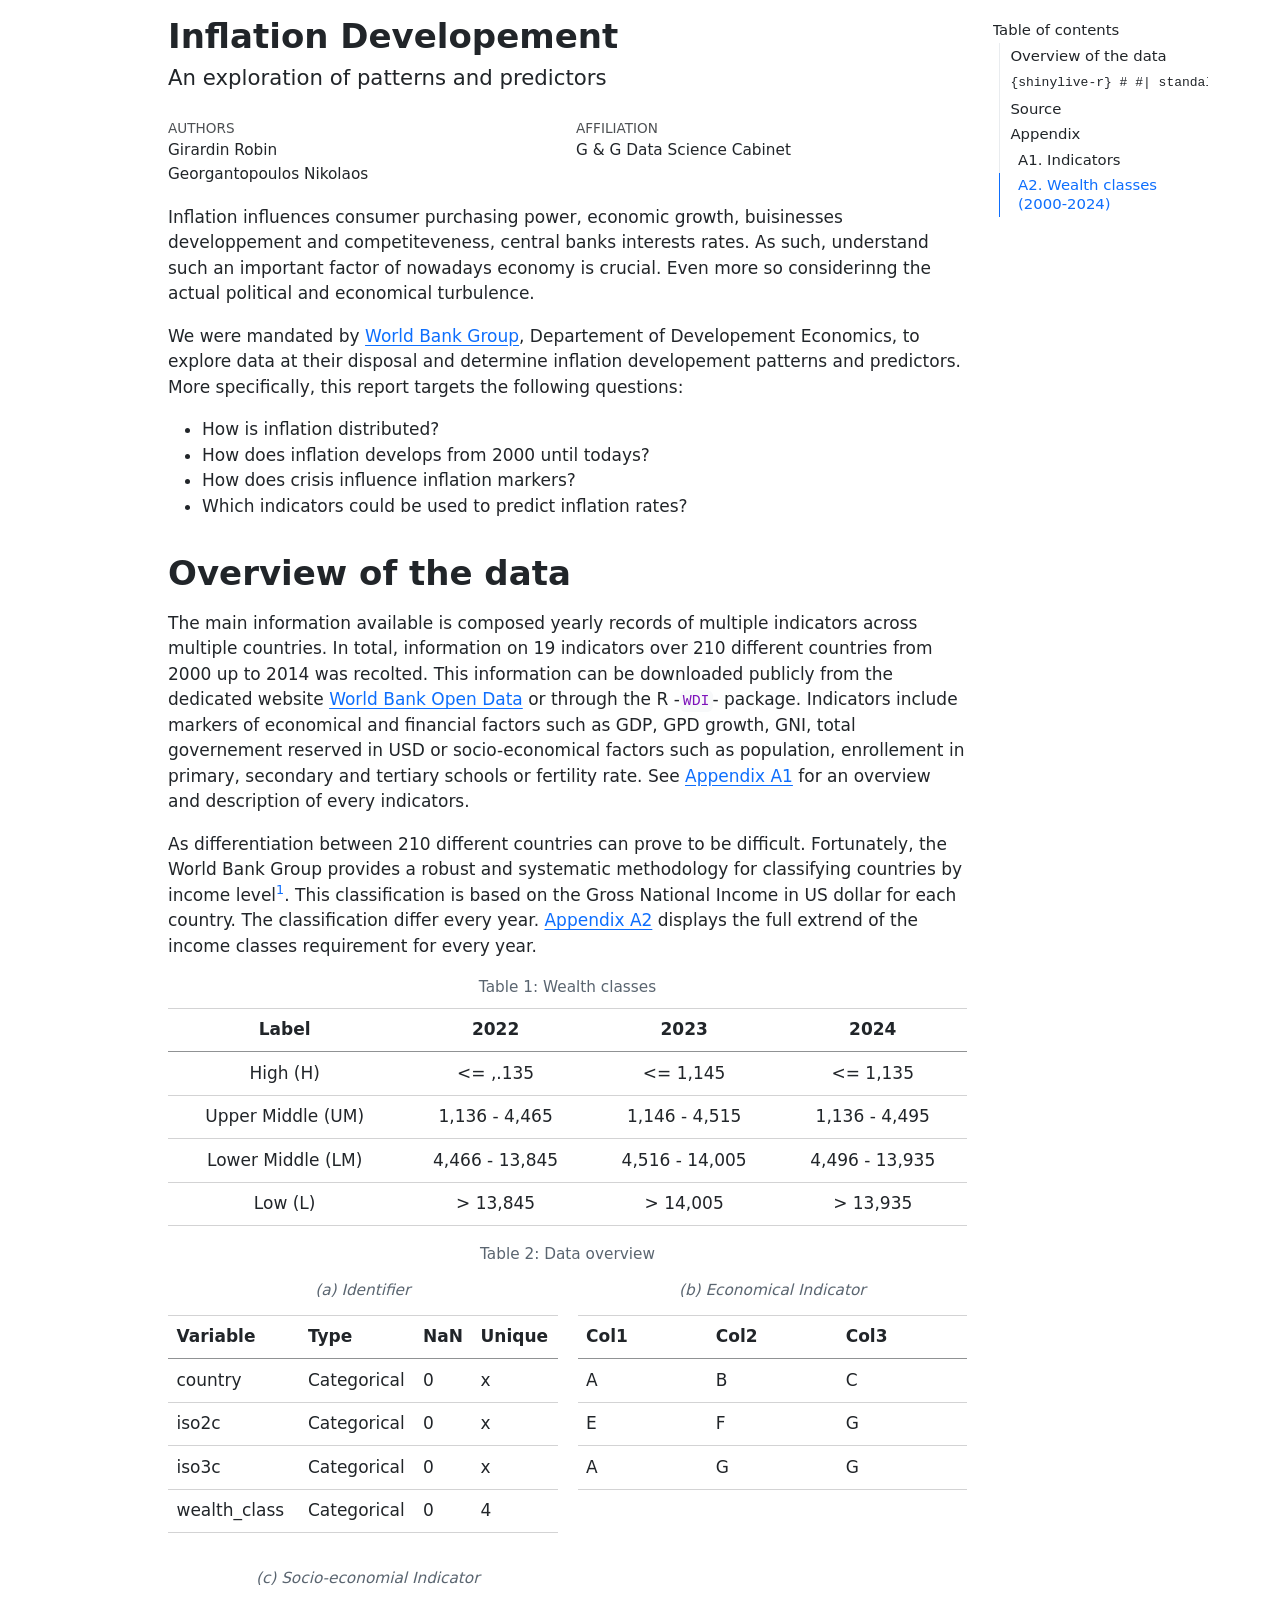
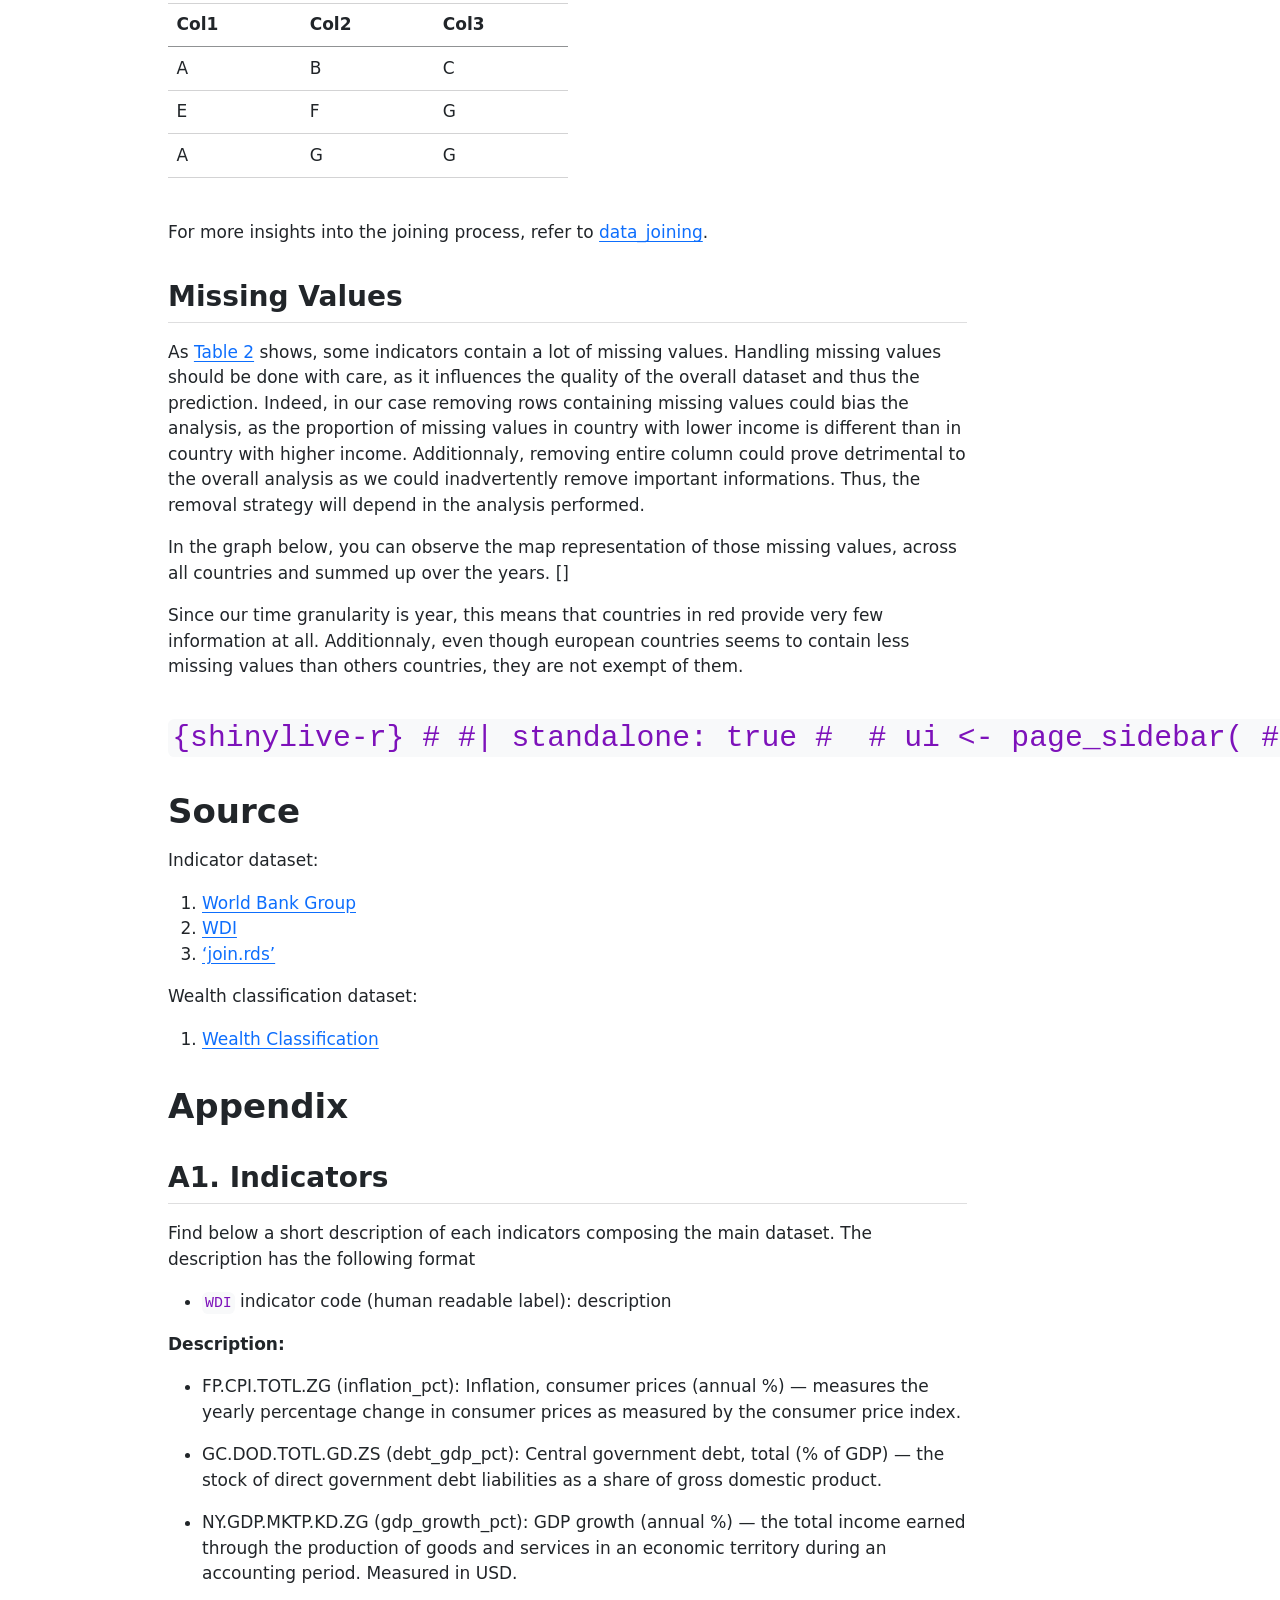
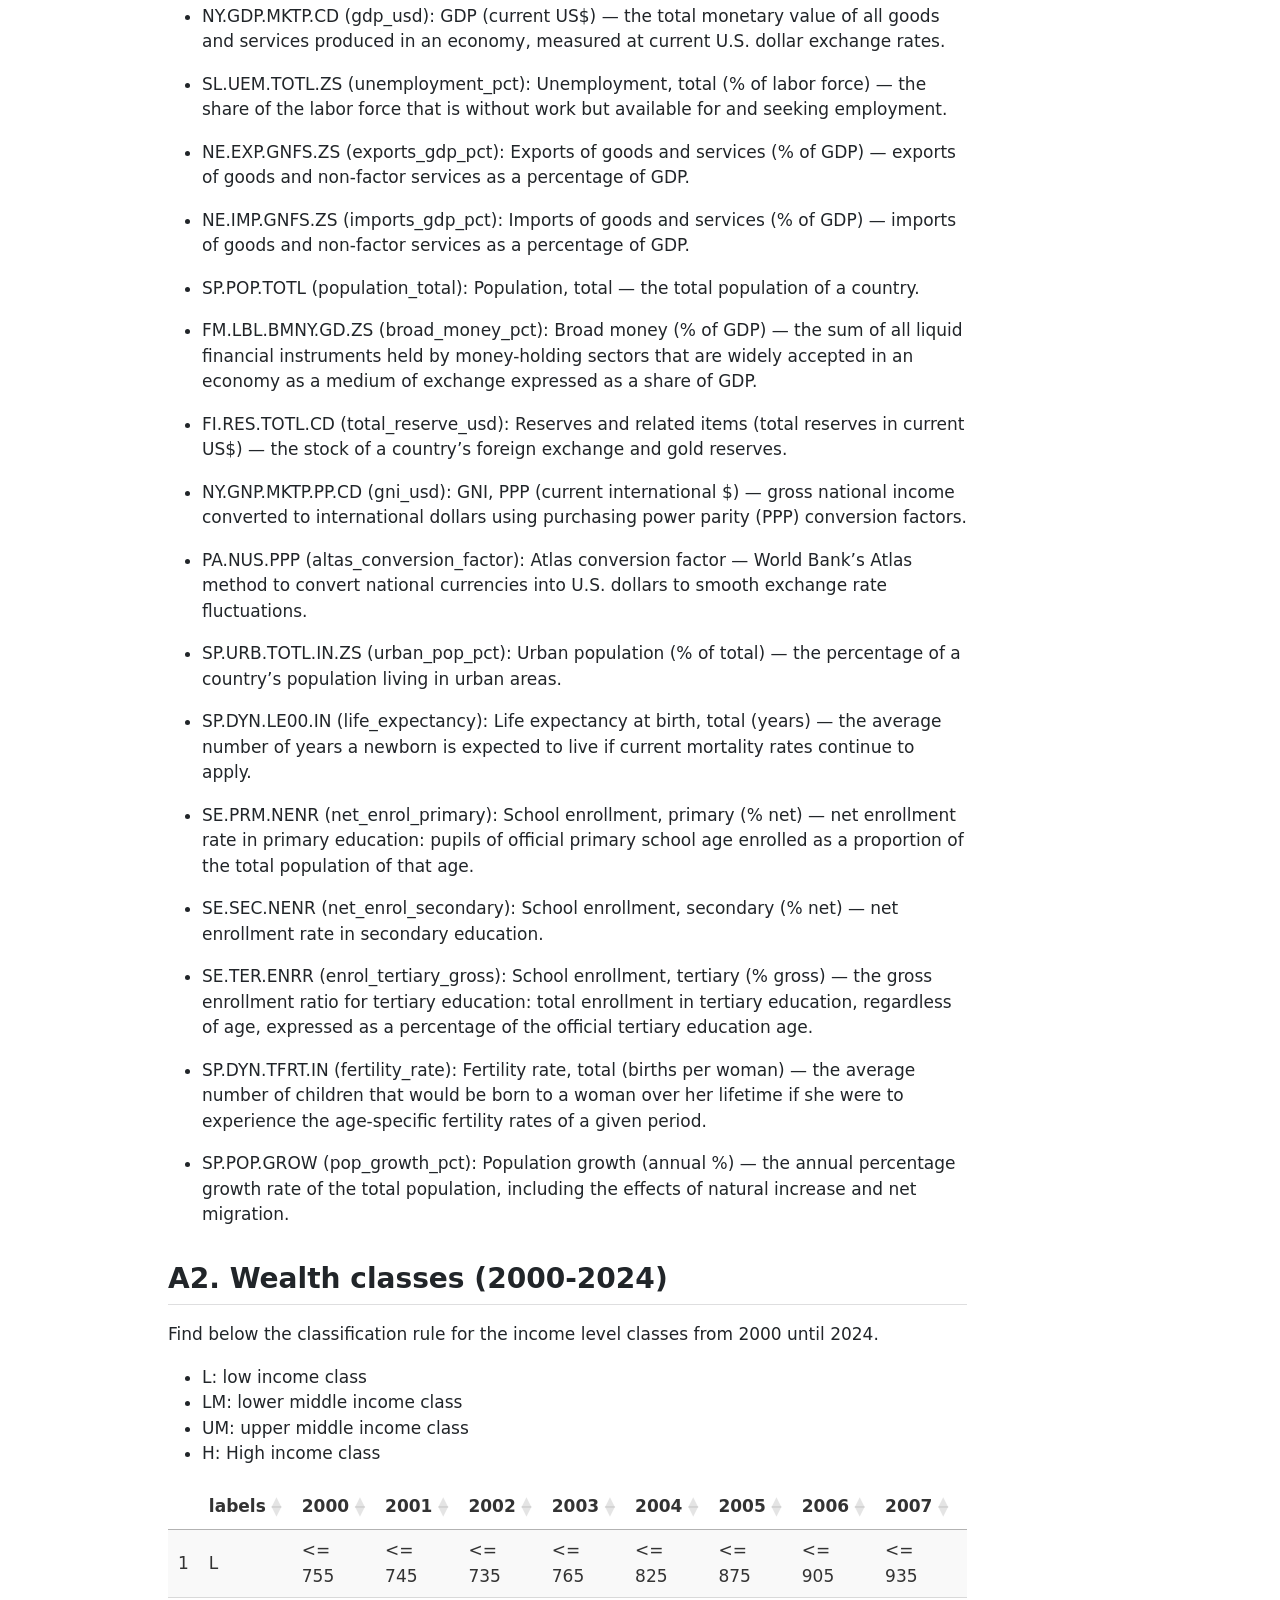
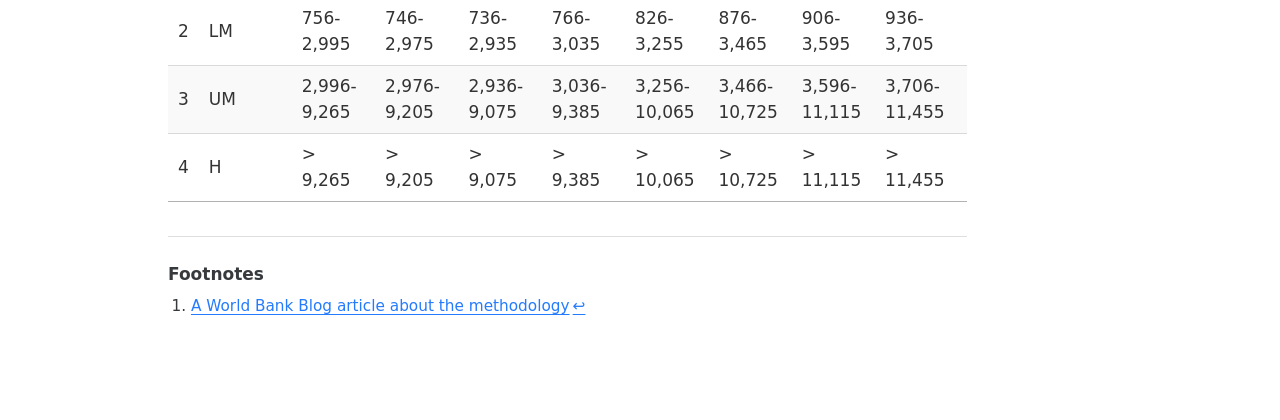
==== commit d8a5e956: "WIP: save changes before updating from main" ====
--- a/book-report/report.html
+++ b/book-report/report.html
@@ -7,7 +7,7 @@
 <meta name="viewport" content="width=device-width, initial-scale=1.0, user-scalable=yes">
 
 <meta name="author" content="Girardin Robin">
-<meta name="author" content="Geogantopoulos Nikolaos">
+<meta name="author" content="Georgantopoulos Nikolaos">
 
 <title>Inflation Developement</title>
 <style>
@@ -41,12 +41,12 @@
 <script src="report_files/libs/plotly-binding-4.11.0/plotly.js"></script>
 <script src="report_files/libs/typedarray-0.1/typedarray.min.js"></script>
 <script src="report_files/libs/jquery-3.6.0/jquery-3.6.0.min.js"></script>
-<link href="report_files/libs/crosstalk-1.2.1/css/crosstalk.min.css" rel="stylesheet">
-<script src="report_files/libs/crosstalk-1.2.1/js/crosstalk.min.js"></script>
+<link href="report_files/libs/crosstalk-1.2.2/css/crosstalk.min.css" rel="stylesheet">
+<script src="report_files/libs/crosstalk-1.2.2/js/crosstalk.min.js"></script>
 <link href="report_files/libs/plotly-htmlwidgets-css-2.11.1/plotly-htmlwidgets.css" rel="stylesheet">
 <script src="report_files/libs/plotly-main-2.11.1/plotly-latest.min.js"></script>
 <link href="report_files/libs/datatables-css-0.0.0/datatables-crosstalk.css" rel="stylesheet">
-<script src="report_files/libs/datatables-binding-0.33/datatables.js"></script>
+<script src="report_files/libs/datatables-binding-0.34.0/datatables.js"></script>
 <link href="report_files/libs/dt-core-1.13.6/css/jquery.dataTables.min.css" rel="stylesheet">
 <link href="report_files/libs/dt-core-1.13.6/css/jquery.dataTables.extra.css" rel="stylesheet">
 <script src="report_files/libs/dt-core-1.13.6/js/jquery.dataTables.min.js"></script>
@@ -66,6 +66,7 @@
   <ul class="collapse">
   <li><a href="#missing-values" id="toc-missing-values" class="nav-link" data-scroll-target="#missing-values">Missing Values</a></li>
   </ul></li>
+  <li><a href="#[base64]...-outputworldmap---renderplotly" id="[base64]...-outputworldmap---renderplotly" class="nav-link" data-scroll-target="#[base64]...-outputworldmap---renderplotly"><code>{shinylive-r} # #| standalone: true #  # ui &lt;- page_sidebar( #     # Sidebar panels for inputs #     sidebar &lt;- sidebar( #         select_list &lt;- selectizeInput( #             inputId = "indicator", #             label = "Select your indicator", #             choices = worldmap_selectizeInput_choices() #         ) #     ) #     plotlyOutput(outputId = "worldmap") # ) #  # server &lt;- function(input, output, ...) { #     output$worldmap &lt;- renderPlotly({ #          #     }) # } #</code></a></li>
   <li><a href="#source" id="toc-source" class="nav-link" data-scroll-target="#source">Source</a></li>
   <li><a href="#appendix" id="toc-appendix" class="nav-link" data-scroll-target="#appendix">Appendix</a>
   <ul class="collapse">
@@ -97,7 +98,7 @@
           </p>
       </div>
     <div class="quarto-title-meta-contents">
-    <p class="author">Geogantopoulos Nikolaos </p>
+    <p class="author">Georgantopoulos Nikolaos </p>
   </div>
   <div class="quarto-title-meta-contents">
       </div>
@@ -313,6 +314,9 @@
 <p>In the graph below, you can observe the map representation of those missing values, across all countries and summed up over the years. []</p>
 <p>Since our time granularity is year, this means that countries in red provide very few information at all. Additionnaly, even though european countries seems to contain less missing values than others countries, they are not exempt of them.</p>
 </section>
+</section>
+<section id="[base64]...-outputworldmap---renderplotly" class="level1">
+<h1><code>{shinylive-r} # #| standalone: true #  # ui &lt;- page_sidebar( #     # Sidebar panels for inputs #     sidebar &lt;- sidebar( #         select_list &lt;- selectizeInput( #             inputId = "indicator", #             label = "Select your indicator", #             choices = worldmap_selectizeInput_choices() #         ) #     ) #     plotlyOutput(outputId = "worldmap") # ) #  # server &lt;- function(input, output, ...) { #     output$worldmap &lt;- renderPlotly({ #          #     }) # } #</code></h1>
 </section>
 <section id="source" class="level1">
 <h1>Source</h1>
@@ -369,8 +373,8 @@
 </ul>
 <div class="cell">
 <div class="cell-output-display">
-<div class="datatables html-widget html-fill-item" id="htmlwidget-90f237a429baa6a9bbbd" style="width:100%;height:auto;"></div>
-<script type="application/json" data-for="htmlwidget-90f237a429baa6a9bbbd">{"x":{"filter":"none","vertical":false,"data":[["1","2","3","4"],["L","LM","UM","H"],["&lt;= 755","756-2,995","2,996-9,265","&gt; 9,265"],["&lt;= 745","746-2,975","2,976-9,205","&gt; 9,205"],["&lt;= 735","736-2,935","2,936-9,075","&gt; 9,075"],["&lt;= 765","766-3,035","3,036-9,385","&gt; 9,385"],["&lt;= 825","826-3,255","3,256-10,065","&gt; 10,065"],["&lt;= 875","876-3,465","3,466-10,725","&gt; 10,725"],["&lt;= 905","906-3,595","3,596-11,115","&gt; 11,115"],["&lt;= 935","936-3,705","3,706-11,455","&gt; 11,455"],["&lt;= 975","976-3,855","3,856-11,905","&gt; 11,905"],["&lt;= 995","996-3,945","3,946-12,195","&gt; 12,195"],["&lt;= 1,005","1,006-3,975","3,976-12,275","&gt; 12,275"],["&lt;= 1,025","1,026-4,035","4,036-12,475","&gt; 12,475"],["&lt;= 1,035","1,036-4,085","4,086-12,615","&gt; 12,615"],["&lt;= 1,045","1,046-4,125","4,126-12,745","&gt; 12,745"],["&lt;= 1,045","1,046-4,125","4,126-12,735","&gt; 12,735"],["&lt;= 1,025","1,026-4,035","4,036-12,475","&gt; 12,475"],["&lt;= 1,005","1,006-3,955","3,956-12,235","&gt; 12,235"],["&lt;= 995","996-3,895","3,896-12,055","&gt; 12,055"],["&lt;= 1,025","1,026-3,995","3,996-12,375","&gt; 12,375"],["&lt;= 1,035","1,036 - 4,045","4,046 - 12,535","&gt; 12,535"],["&lt;= 1,045","1,046 - 4,095","4,096 - 12,695","&gt; 12,695"],["&lt;= 1,085","1,086 - 4,255","4,256 - 13,205","&gt; 13,205"],["&lt;= 1,135","1,136 - 4,465","4,466 - 13,845","&gt; 13,845"],["&lt;= 1,145","1,146 - 4,515","4,516 - 14,005","&gt; 14,005"],["&lt;= 1,135","1,136 - 4,495","4,496 - 13,935","&gt; 13,935"]],"container":"<table class=\"display\">\n  <thead>\n    <tr>\n      <th> <\/th>\n      <th>labels<\/th>\n      <th>2000<\/th>\n      <th>2001<\/th>\n      <th>2002<\/th>\n      <th>2003<\/th>\n      <th>2004<\/th>\n      <th>2005<\/th>\n      <th>2006<\/th>\n      <th>2007<\/th>\n      <th>2008<\/th>\n      <th>2009<\/th>\n      <th>2010<\/th>\n      <th>2011<\/th>\n      <th>2012<\/th>\n      <th>2013<\/th>\n      <th>2014<\/th>\n      <th>2015<\/th>\n      <th>2016<\/th>\n      <th>2017<\/th>\n      <th>2018<\/th>\n      <th>2019<\/th>\n      <th>2020<\/th>\n      <th>2021<\/th>\n      <th>2022<\/th>\n      <th>2023<\/th>\n      <th>2024<\/th>\n    <\/tr>\n  <\/thead>\n<\/table>","options":{"dom":"t","columnDefs":[{"orderable":false,"targets":0},{"name":" ","targets":0},{"name":"labels","targets":1},{"name":"2000","targets":2},{"name":"2001","targets":3},{"name":"2002","targets":4},{"name":"2003","targets":5},{"name":"2004","targets":6},{"name":"2005","targets":7},{"name":"2006","targets":8},{"name":"2007","targets":9},{"name":"2008","targets":10},{"name":"2009","targets":11},{"name":"2010","targets":12},{"name":"2011","targets":13},{"name":"2012","targets":14},{"name":"2013","targets":15},{"name":"2014","targets":16},{"name":"2015","targets":17},{"name":"2016","targets":18},{"name":"2017","targets":19},{"name":"2018","targets":20},{"name":"2019","targets":21},{"name":"2020","targets":22},{"name":"2021","targets":23},{"name":"2022","targets":24},{"name":"2023","targets":25},{"name":"2024","targets":26}],"order":[],"autoWidth":false,"orderClasses":false}},"evals":[],"jsHooks":[]}</script>
+<div class="datatables html-widget html-fill-item" id="htmlwidget-b7969be7de3600f69c2f" style="width:100%;height:auto;"></div>
+<script type="application/json" data-for="htmlwidget-b7969be7de3600f69c2f">{"x":{"filter":"none","vertical":false,"data":[["1","2","3","4"],["L","LM","UM","H"],["&lt;= 755","756-2,995","2,996-9,265","&gt; 9,265"],["&lt;= 745","746-2,975","2,976-9,205","&gt; 9,205"],["&lt;= 735","736-2,935","2,936-9,075","&gt; 9,075"],["&lt;= 765","766-3,035","3,036-9,385","&gt; 9,385"],["&lt;= 825","826-3,255","3,256-10,065","&gt; 10,065"],["&lt;= 875","876-3,465","3,466-10,725","&gt; 10,725"],["&lt;= 905","906-3,595","3,596-11,115","&gt; 11,115"],["&lt;= 935","936-3,705","3,706-11,455","&gt; 11,455"],["&lt;= 975","976-3,855","3,856-11,905","&gt; 11,905"],["&lt;= 995","996-3,945","3,946-12,195","&gt; 12,195"],["&lt;= 1,005","1,006-3,975","3,976-12,275","&gt; 12,275"],["&lt;= 1,025","1,026-4,035","4,036-12,475","&gt; 12,475"],["&lt;= 1,035","1,036-4,085","4,086-12,615","&gt; 12,615"],["&lt;= 1,045","1,046-4,125","4,126-12,745","&gt; 12,745"],["&lt;= 1,045","1,046-4,125","4,126-12,735","&gt; 12,735"],["&lt;= 1,025","1,026-4,035","4,036-12,475","&gt; 12,475"],["&lt;= 1,005","1,006-3,955","3,956-12,235","&gt; 12,235"],["&lt;= 995","996-3,895","3,896-12,055","&gt; 12,055"],["&lt;= 1,025","1,026-3,995","3,996-12,375","&gt; 12,375"],["&lt;= 1,035","1,036 - 4,045","4,046 - 12,535","&gt; 12,535"],["&lt;= 1,045","1,046 - 4,095","4,096 - 12,695","&gt; 12,695"],["&lt;= 1,085","1,086 - 4,255","4,256 - 13,205","&gt; 13,205"],["&lt;= 1,135","1,136 - 4,465","4,466 - 13,845","&gt; 13,845"],["&lt;= 1,145","1,146 - 4,515","4,516 - 14,005","&gt; 14,005"],["&lt;= 1,135","1,136 - 4,495","4,496 - 13,935","&gt; 13,935"]],"container":"<table class=\"display\">\n  <thead>\n    <tr>\n      <th> <\/th>\n      <th>labels<\/th>\n      <th>2000<\/th>\n      <th>2001<\/th>\n      <th>2002<\/th>\n      <th>2003<\/th>\n      <th>2004<\/th>\n      <th>2005<\/th>\n      <th>2006<\/th>\n      <th>2007<\/th>\n      <th>2008<\/th>\n      <th>2009<\/th>\n      <th>2010<\/th>\n      <th>2011<\/th>\n      <th>2012<\/th>\n      <th>2013<\/th>\n      <th>2014<\/th>\n      <th>2015<\/th>\n      <th>2016<\/th>\n      <th>2017<\/th>\n      <th>2018<\/th>\n      <th>2019<\/th>\n      <th>2020<\/th>\n      <th>2021<\/th>\n      <th>2022<\/th>\n      <th>2023<\/th>\n      <th>2024<\/th>\n    <\/tr>\n  <\/thead>\n<\/table>","options":{"dom":"t","columnDefs":[{"orderable":false,"targets":0},{"name":" ","targets":0},{"name":"labels","targets":1},{"name":"2000","targets":2},{"name":"2001","targets":3},{"name":"2002","targets":4},{"name":"2003","targets":5},{"name":"2004","targets":6},{"name":"2005","targets":7},{"name":"2006","targets":8},{"name":"2007","targets":9},{"name":"2008","targets":10},{"name":"2009","targets":11},{"name":"2010","targets":12},{"name":"2011","targets":13},{"name":"2012","targets":14},{"name":"2013","targets":15},{"name":"2014","targets":16},{"name":"2015","targets":17},{"name":"2016","targets":18},{"name":"2017","targets":19},{"name":"2018","targets":20},{"name":"2019","targets":21},{"name":"2020","targets":22},{"name":"2021","targets":23},{"name":"2022","targets":24},{"name":"2023","targets":25},{"name":"2024","targets":26}],"order":[],"autoWidth":false,"orderClasses":false},"selection":{"mode":"multiple","selected":null,"target":"row","selectable":null}},"evals":[],"jsHooks":[]}</script>
 </div>
 </div>
 </section>
--- a/book-report/report_files/libs/crosstalk-1.2.2/css/crosstalk.min.css
+++ b/book-report/report_files/libs/crosstalk-1.2.2/css/crosstalk.min.css
@@ -0,0 +1 @@
+.container-fluid.crosstalk-bscols{margin-left:-30px;margin-right:-30px;white-space:normal}body>.container-fluid.crosstalk-bscols{margin-left:auto;margin-right:auto}.crosstalk-input-checkboxgroup .crosstalk-options-group .crosstalk-options-column{display:inline-block;padding-right:12px;vertical-align:top}@media only screen and (max-width: 480px){.crosstalk-input-checkboxgroup .crosstalk-options-group .crosstalk-options-column{display:block;padding-right:inherit}}.crosstalk-input{margin-bottom:15px}.crosstalk-input .control-label{margin-bottom:0;vertical-align:middle}.crosstalk-input input[type="checkbox"]{margin:4px 0 0;margin-top:1px;line-height:normal}.crosstalk-input .checkbox{position:relative;display:block;margin-top:10px;margin-bottom:10px}.crosstalk-input .checkbox>label{padding-left:20px;margin-bottom:0;font-weight:400;cursor:pointer}.crosstalk-input .checkbox input[type="checkbox"],.crosstalk-input .checkbox-inline input[type="checkbox"]{position:absolute;margin-top:2px;margin-left:-20px}.crosstalk-input .checkbox+.checkbox{margin-top:-5px}.crosstalk-input .checkbox-inline{position:relative;display:inline-block;padding-left:20px;margin-bottom:0;font-weight:400;vertical-align:middle;cursor:pointer}.crosstalk-input .checkbox-inline+.checkbox-inline{margin-top:0;margin-left:10px}
